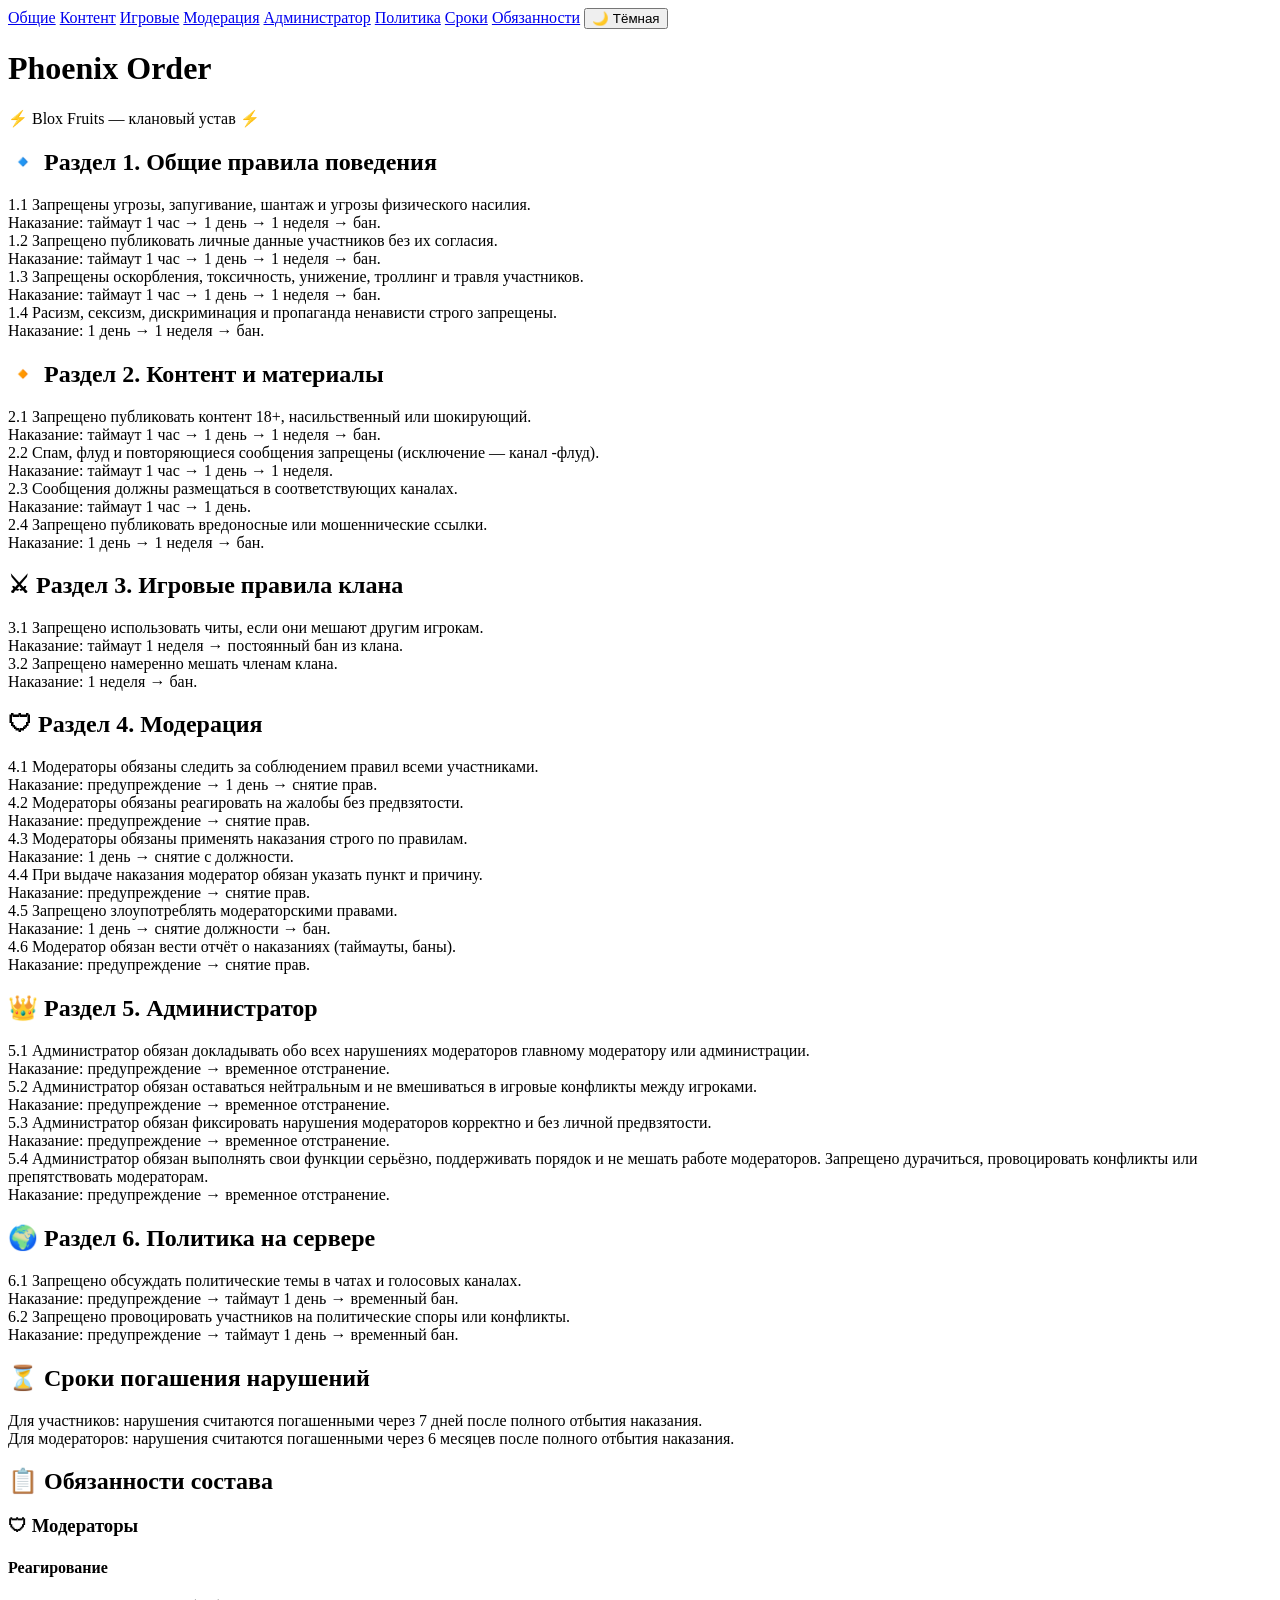
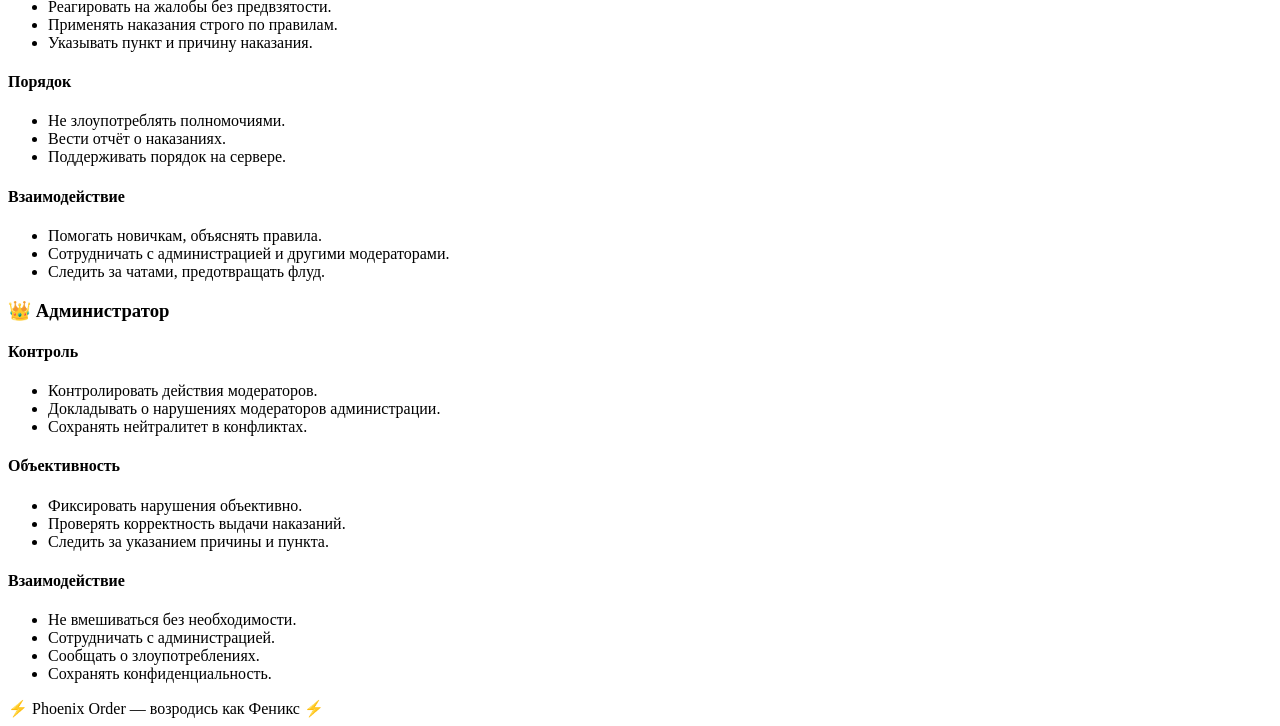
==== index.html @ 97f2205c "index.html" ====
<!DOCTYPE html>
<html lang="ru">
<head>
    <meta charset="UTF-8">
    <meta name="viewport" content="width=device-width, initial-scale=1.0">
    <title>Phoenix Order — правила клана (Blox Fruits)</title>   
</head>
<body>
    <!-- Навигационная панель -->
    <div class="navbar">
        <a href="#general">Общие</a>
        <a href="#content">Контент</a>
        <a href="#game">Игровые</a>
        <a href="#moderation">Модерация</a>
        <a href="#admin">Администратор</a>
        <a href="#policy">Политика</a>
        <a href="#terms">Сроки</a>
        <a href="#duties">Обязанности</a>
        <button class="theme-toggle" id="themeToggle">🌙 Тёмная</button>
    </div>

    <div class="container" id="mainContainer">
        <div class="header">
            <div class="title-section">
                <h1>Phoenix Order</h1>
                <div class="sub">⚡ Blox Fruits — клановый устав ⚡</div>
            </div>
        </div>

        <!-- Раздел 1. Общие правила поведения -->
        <section id="general" class="section">
            <h2>🔹 Раздел 1. Общие правила поведения</h2>
            <div class="rule-item"><span class="rule-text">1.1 Запрещены угрозы, запугивание, шантаж и угрозы физического насилия.</span><div class="rule-punish">Наказание: таймаут 1 час → 1 день → 1 неделя → бан.</div></div>
            <div class="rule-item"><span class="rule-text">1.2 Запрещено публиковать личные данные участников без их согласия.</span><div class="rule-punish">Наказание: таймаут 1 час → 1 день → 1 неделя → бан.</div></div>
            <div class="rule-item"><span class="rule-text">1.3 Запрещены оскорбления, токсичность, унижение, троллинг и травля участников.</span><div class="rule-punish">Наказание: таймаут 1 час → 1 день → 1 неделя → бан.</div></div>
            <div class="rule-item"><span class="rule-text">1.4 Расизм, сексизм, дискриминация и пропаганда ненависти строго запрещены.</span><div class="rule-punish">Наказание: 1 день → 1 неделя → бан.</div></div>
        </section>

        <!-- Раздел 2. Контент и материалы -->
        <section id="content" class="section">
            <h2>🔸 Раздел 2. Контент и материалы</h2>
            <div class="rule-item"><span class="rule-text">2.1 Запрещено публиковать контент 18+, насильственный или шокирующий.</span><div class="rule-punish">Наказание: таймаут 1 час → 1 день → 1 неделя → бан.</div></div>
            <div class="rule-item"><span class="rule-text">2.2 Спам, флуд и повторяющиеся сообщения запрещены (исключение — канал -флуд).</span><div class="rule-punish">Наказание: таймаут 1 час → 1 день → 1 неделя.</div></div>
            <div class="rule-item"><span class="rule-text">2.3 Сообщения должны размещаться в соответствующих каналах.</span><div class="rule-punish">Наказание: таймаут 1 час → 1 день.</div></div>
            <div class="rule-item"><span class="rule-text">2.4 Запрещено публиковать вредоносные или мошеннические ссылки.</span><div class="rule-punish">Наказание: 1 день → 1 неделя → бан.</div></div>
        </section>

        <!-- Раздел 3. Игровые правила клана -->
        <section id="game" class="section">
            <h2>⚔ Раздел 3. Игровые правила клана</h2>
            <div class="rule-item"><span class="rule-text">3.1 Запрещено использовать читы, если они мешают другим игрокам.</span><div class="rule-punish">Наказание: таймаут 1 неделя → постоянный бан из клана.</div></div>
            <div class="rule-item"><span class="rule-text">3.2 Запрещено намеренно мешать членам клана.</span><div class="rule-punish">Наказание: 1 неделя → бан.</div></div>
        </section>

        <!-- Раздел 4. Модерация -->
        <section id="moderation" class="section">
            <h2>🛡 Раздел 4. Модерация</h2>
            <div class="rule-item"><span class="rule-text">4.1 Модераторы обязаны следить за соблюдением правил всеми участниками.</span><div class="rule-punish">Наказание: предупреждение → 1 день → снятие прав.</div></div>
            <div class="rule-item"><span class="rule-text">4.2 Модераторы обязаны реагировать на жалобы без предвзятости.</span><div class="rule-punish">Наказание: предупреждение → снятие прав.</div></div>
            <div class="rule-item"><span class="rule-text">4.3 Модераторы обязаны применять наказания строго по правилам.</span><div class="rule-punish">Наказание: 1 день → снятие с должности.</div></div>
            <div class="rule-item"><span class="rule-text">4.4 При выдаче наказания модератор обязан указать пункт и причину.</span><div class="rule-punish">Наказание: предупреждение → снятие прав.</div></div>
            <div class="rule-item"><span class="rule-text">4.5 Запрещено злоупотреблять модераторскими правами.</span><div class="rule-punish">Наказание: 1 день → снятие должности → бан.</div></div>
            <div class="rule-item"><span class="rule-text">4.6 Модератор обязан вести отчёт о наказаниях (таймауты, баны).</span><div class="rule-punish">Наказание: предупреждение → снятие прав.</div></div>
        </section>

        <!-- Раздел 5. Администратор -->
        <section id="admin" class="section">
            <h2>👑 Раздел 5. Администратор</h2>
            <div class="rule-item"><span class="rule-text">5.1 Администратор обязан докладывать обо всех нарушениях модераторов главному модератору или администрации.</span><div class="rule-punish">Наказание: предупреждение → временное отстранение.</div></div>
            <div class="rule-item"><span class="rule-text">5.2 Администратор обязан оставаться нейтральным и не вмешиваться в игровые конфликты между игроками.</span><div class="rule-punish">Наказание: предупреждение → временное отстранение.</div></div>
            <div class="rule-item"><span class="rule-text">5.3 Администратор обязан фиксировать нарушения модераторов корректно и без личной предвзятости.</span><div class="rule-punish">Наказание: предупреждение → временное отстранение.</div></div>
            <div class="rule-item"><span class="rule-text">5.4 Администратор обязан выполнять свои функции серьёзно, поддерживать порядок и не мешать работе модераторов. Запрещено дурачиться, провоцировать конфликты или препятствовать модераторам.</span><div class="rule-punish">Наказание: предупреждение → временное отстранение.</div></div>
        </section>

        <!-- Раздел 6. Политика на сервере -->
        <section id="policy" class="section">
            <h2>🌍 Раздел 6. Политика на сервере</h2>
            <div class="rule-item"><span class="rule-text">6.1 Запрещено обсуждать политические темы в чатах и голосовых каналах.</span><div class="rule-punish">Наказание: предупреждение → таймаут 1 день → временный бан.</div></div>
            <div class="rule-item"><span class="rule-text">6.2 Запрещено провоцировать участников на политические споры или конфликты.</span><div class="rule-punish">Наказание: предупреждение → таймаут 1 день → временный бан.</div></div>
        </section>

        <!-- Сроки погашения нарушений -->
        <section id="terms" class="section">
            <h2>⏳ Сроки погашения нарушений</h2>
            <div class="rule-item"><span class="rule-text">Для участников: нарушения считаются погашенными через 7 дней после полного отбытия наказания.</span></div>
            <div class="rule-item"><span class="rule-text">Для модераторов: нарушения считаются погашенными через 6 месяцев после полного отбытия наказания.</span></div>
        </section>

        <!-- Обязанности состава -->
        <section id="duties" class="section">
            <h2>📋 Обязанности состава</h2>
            <div class="sub-section">
                <h3>🛡 Модераторы</h3>
                <div class="duty-list">
                    <div class="duty-card"><h4>Реагирование</h4><ul><li>Реагировать на жалобы без предвзятости.</li><li>Применять наказания строго по правилам.</li><li>Указывать пункт и причину наказания.</li></ul></div>
                    <div class="duty-card"><h4>Порядок</h4><ul><li>Не злоупотреблять полномочиями.</li><li>Вести отчёт о наказаниях.</li><li>Поддерживать порядок на сервере.</li></ul></div>
                    <div class="duty-card"><h4>Взаимодействие</h4><ul><li>Помогать новичкам, объяснять правила.</li><li>Сотрудничать с администрацией и другими модераторами.</li><li>Следить за чатами, предотвращать флуд.</li></ul></div>
                </div>
            </div>
            <div class="sub-section">
                <h3>👑 Администратор</h3>
                <div class="duty-list">
                    <div class="duty-card"><h4>Контроль</h4><ul><li>Контролировать действия модераторов.</li><li>Докладывать о нарушениях модераторов администрации.</li><li>Сохранять нейтралитет в конфликтах.</li></ul></div>
                    <div class="duty-card"><h4>Объективность</h4><ul><li>Фиксировать нарушения объективно.</li><li>Проверять корректность выдачи наказаний.</li><li>Следить за указанием причины и пункта.</li></ul></div>
                    <div class="duty-card"><h4>Взаимодействие</h4><ul><li>Не вмешиваться без необходимости.</li><li>Сотрудничать с администрацией.</li><li>Сообщать о злоупотреблениях.</li><li>Сохранять конфиденциальность.</li></ul></div>
                </div>
            </div>
        </section>

        <footer>
            ⚡ Phoenix Order — возродись как Феникс ⚡
        </footer>
    </div>

    <script>
        (function() {
            const themeToggle = document.getElementById('themeToggle');
            const body = document.body;

            // Проверяем сохранённую тему в localStorage
            const savedTheme = localStorage.getItem('phoenixTheme');
            if (savedTheme === 'light') {
                body.classList.add('light-theme');
                themeToggle.textContent = '☀️ Светлая';
            } else {
                themeToggle.textContent = '🌙 Тёмная';
            }

            themeToggle.addEventListener('click', () => {
                body.classList.toggle('light-theme');
                const isLight = body.classList.contains('light-theme');
                themeToggle.textContent = isLight ? '☀️ Светлая' : '🌙 Тёмная';
                // Сохраняем выбор
                localStorage.setItem('phoenixTheme', isLight ? 'light' : 'dark');
            });
        })();
    </script>
</body>
</html>
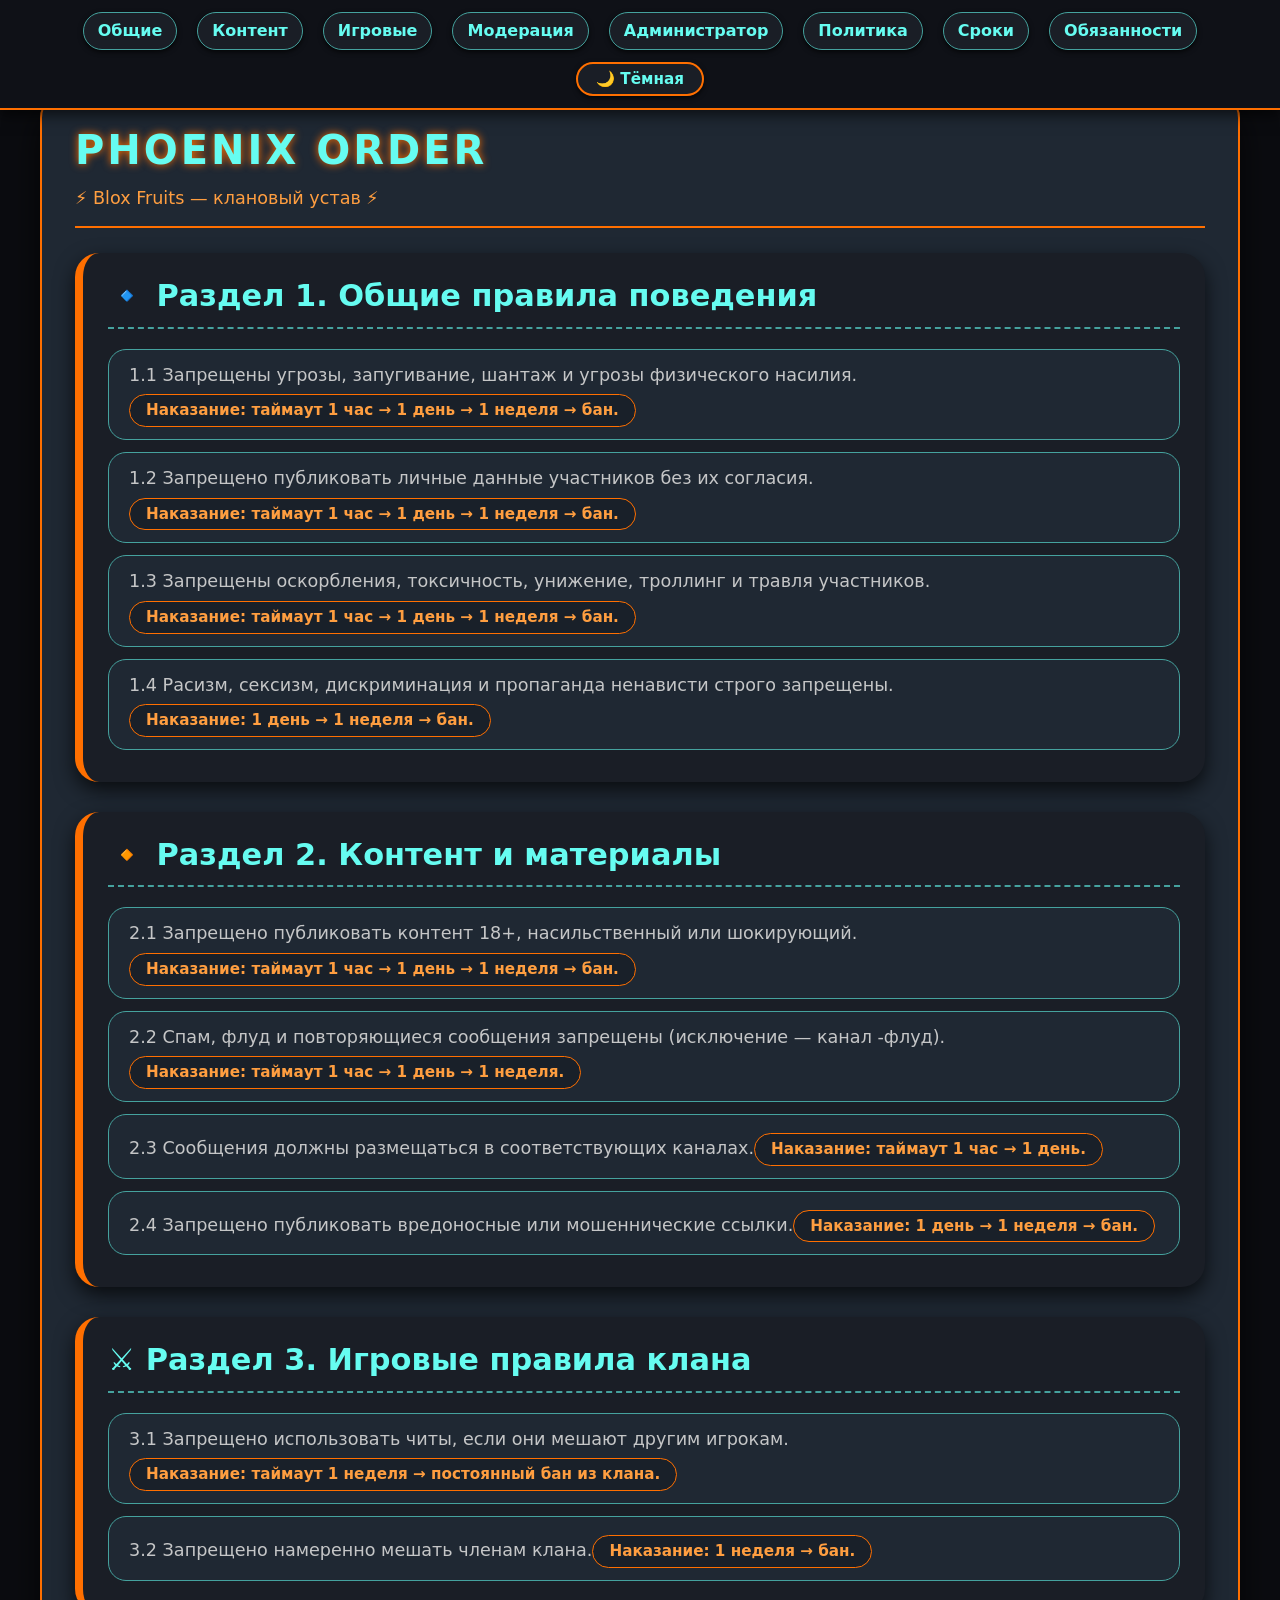
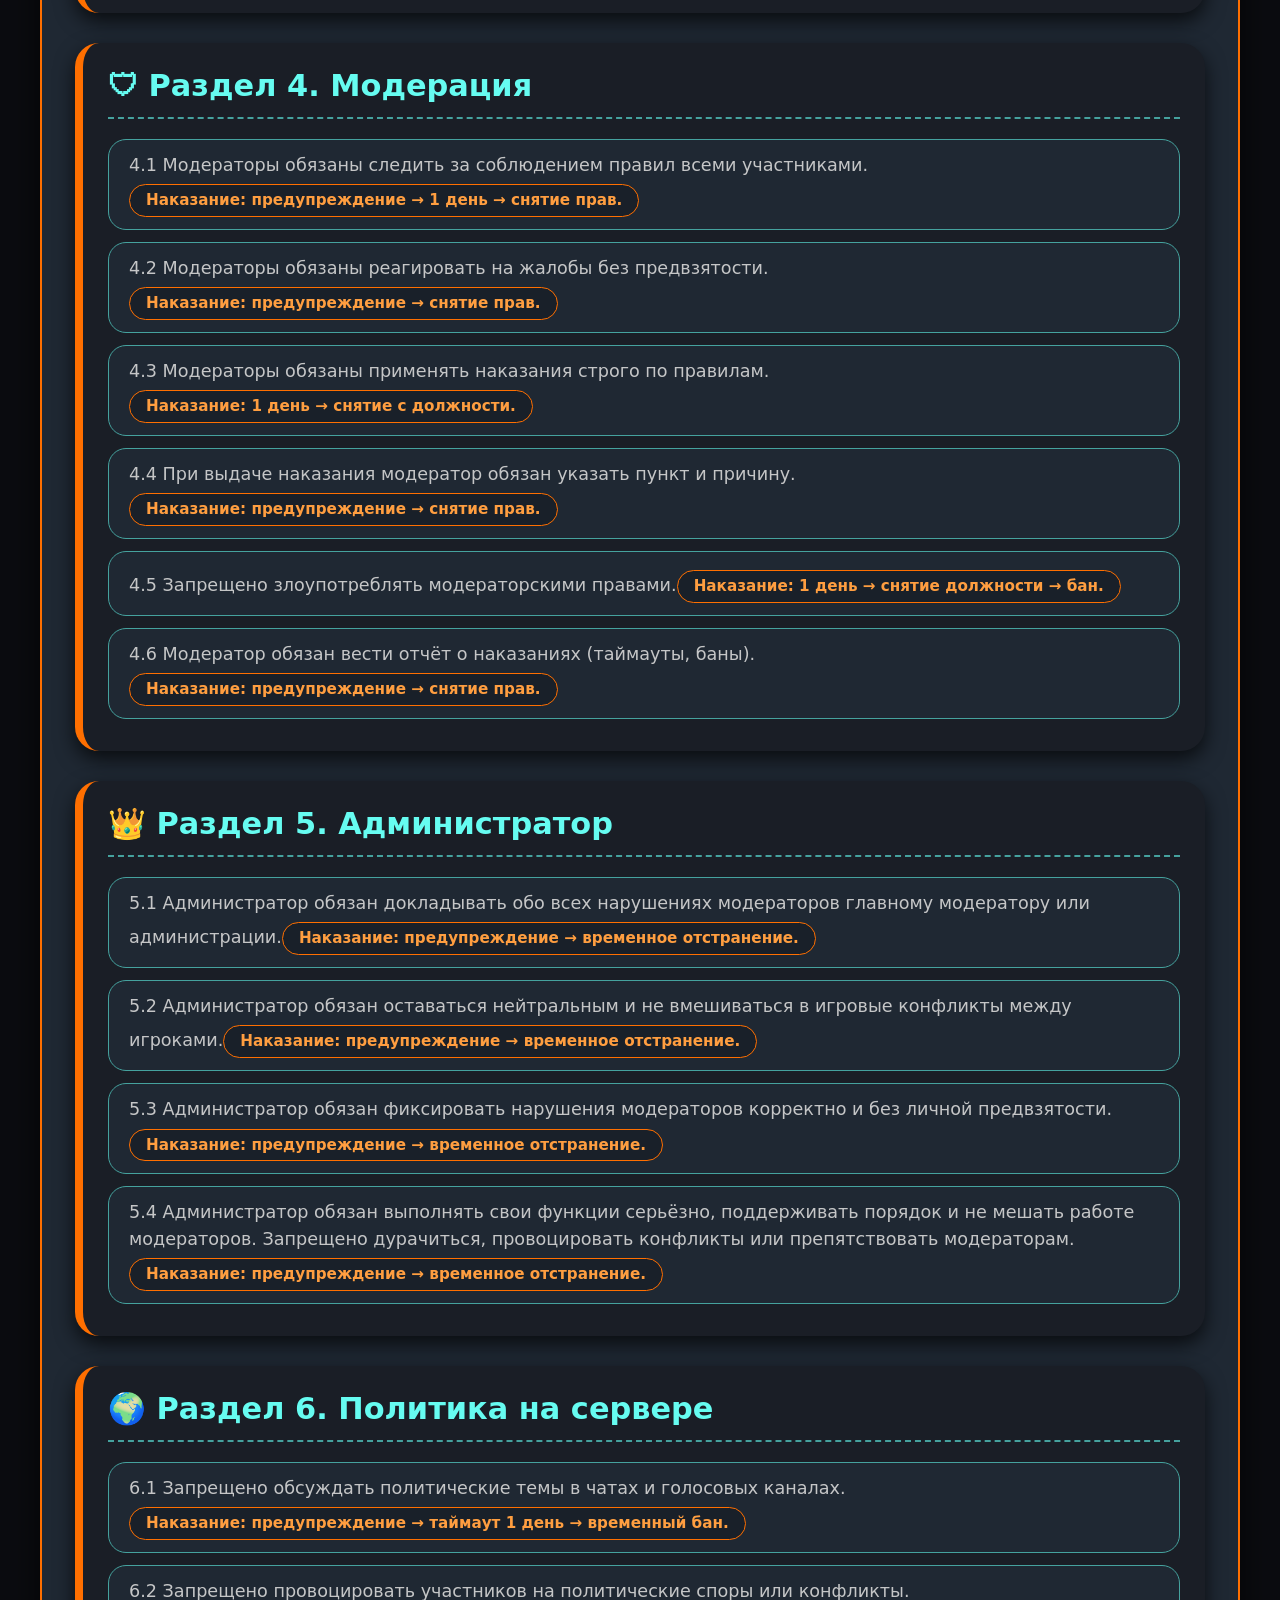
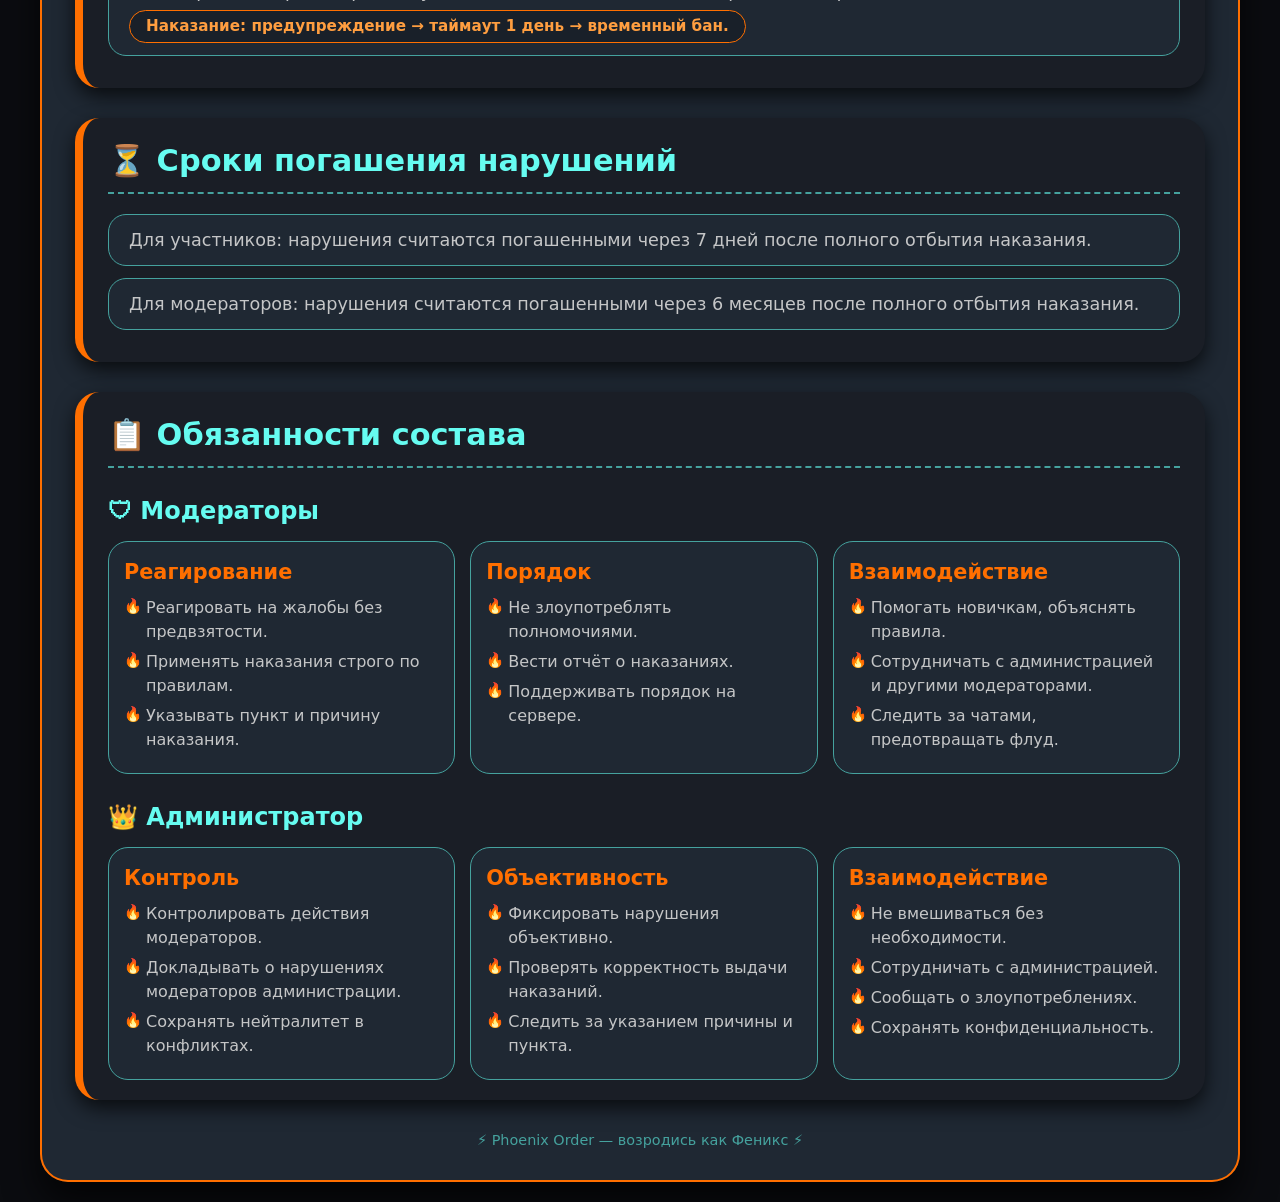
==== commit f20060b7: "Update index.html" ====
--- a/index.html
+++ b/index.html
@@ -3,7 +3,9 @@
 <head>
     <meta charset="UTF-8">
     <meta name="viewport" content="width=device-width, initial-scale=1.0">
-    <title>Phoenix Order — правила клана (Blox Fruits)</title>   
+    <title>Phoenix Order — правила клана (Blox Fruits)</title>
+    <link rel="stylesheet" href="style.css">
+                                                            
 </head>
 <body>
     <!-- Навигационная панель -->
--- a/style.css
+++ b/style.css
@@ -0,0 +1,284 @@
+        * {
+            margin: 0;
+            padding: 0;
+            box-sizing: border-box;
+            font-family: 'Segoe UI', Roboto, system-ui, sans-serif;
+        }
+
+        /* Тёмная тема (по умолчанию) */
+        body {
+            --bg: #0b0c10;
+            --surface: #1f2833;
+            --card-bg: #1a1e26;
+            --rule-hover: #2a2e36;
+            --text: #c5c6c7;
+            --heading: #66fcf1;
+            --border: #45a29e;
+            --accent: #ff6f00;
+            --accent-light: #ff9e40;
+            --nav-bg: #0f1117;
+            --shadow: rgba(0, 0, 0, 0.7);
+            transition: background-color 0.3s, color 0.2s;
+        }
+
+        /* Светлая тема */
+        body.light-theme {
+            --bg: #f0f4fa;
+            --surface: #ffffff;
+            --card-bg: #e6ecf5;
+            --rule-hover: #d9e2ef;
+            --text: #1a2634;
+            --heading: #c75109;
+            --border: #ff8c42;
+            --accent: #d35400;
+            --accent-light: #e67e22;
+            --nav-bg: #cfdbe9;
+            --shadow: rgba(0, 0, 0, 0.2);
+        }
+
+        body {
+            background-color: var(--bg);
+            color: var(--text);
+            line-height: 1.5;
+            padding: 20px;
+        }
+
+        /* Контейнер */
+        .container {
+            max-width: 1200px;
+            margin: 70px auto 0; /* отступ сверху для навигации */
+            background-color: var(--surface);
+            border-radius: 28px;
+            padding: 30px 35px;
+            box-shadow: 0 20px 35px var(--shadow), 0 0 0 2px var(--accent) inset;
+            transition: box-shadow 0.3s, background-color 0.3s;
+            animation: fadeIn 0.8s ease;
+        }
+
+        /* Анимация появления */
+        @keyframes fadeIn {
+            from { opacity: 0; transform: translateY(15px); }
+            to { opacity: 1; transform: translateY(0); }
+        }
+
+        /* Навигационная панель */
+        .navbar {
+            position: fixed;
+            top: 0;
+            left: 0;
+            width: 100%;
+            background-color: var(--nav-bg);
+            padding: 12px 20px;
+            box-shadow: 0 4px 15px var(--shadow);
+            z-index: 1000;
+            display: flex;
+            flex-wrap: wrap;
+            justify-content: center;
+            gap: 12px 20px;
+            border-bottom: 2px solid var(--accent);
+            backdrop-filter: blur(5px);
+        }
+
+        .navbar a {
+            color: var(--heading);
+            text-decoration: none;
+            font-weight: 600;
+            font-size: 1rem;
+            padding: 6px 14px;
+            border-radius: 40px;
+            background-color: var(--card-bg);
+            border: 1px solid var(--border);
+            transition: all 0.2s;
+            box-shadow: 0 2px 5px var(--shadow);
+        }
+
+        .navbar a:hover {
+            background-color: var(--accent);
+            color: var(--bg);
+            border-color: var(--accent-light);
+            transform: translateY(-2px);
+            box-shadow: 0 8px 15px var(--accent);
+        }
+
+        /* Переключатель темы в навигации */
+        .theme-toggle {
+            background-color: var(--card-bg);
+            border: 2px solid var(--accent);
+            color: var(--heading);
+            font-weight: bold;
+            padding: 6px 18px;
+            border-radius: 40px;
+            cursor: pointer;
+            transition: all 0.2s;
+            font-size: 0.95rem;
+            box-shadow: 0 2px 5px var(--shadow);
+        }
+
+        .theme-toggle:hover {
+            background-color: var(--accent);
+            color: var(--bg);
+            transform: scale(1.05);
+        }
+
+        /* Шапка */
+        .header {
+            display: flex;
+            flex-wrap: wrap;
+            justify-content: space-between;
+            align-items: center;
+            margin-bottom: 25px;
+            border-bottom: 2px solid var(--accent);
+            padding-bottom: 15px;
+        }
+
+        .title-section h1 {
+            font-size: 2.5rem;
+            font-weight: 800;
+            text-transform: uppercase;
+            letter-spacing: 3px;
+            color: var(--heading);
+            text-shadow: 0 0 8px var(--accent);
+            transition: text-shadow 0.2s;
+        }
+
+        .title-section .sub {
+            font-size: 1.1rem;
+            color: var(--accent-light);
+            margin-top: 5px;
+        }
+
+        /* Разделы */
+        .section {
+            background-color: var(--card-bg);
+            border-radius: 24px;
+            padding: 20px 25px;
+            margin-bottom: 30px;
+            border-left: 8px solid var(--accent);
+            box-shadow: 0 8px 20px var(--shadow);
+            transition: border-left-color 0.2s, background-color 0.3s, box-shadow 0.3s;
+            scroll-margin-top: 80px; /* чтобы при навигации раздел не прятался под navbar */
+            animation: slideUp 0.6s ease;
+        }
+
+        @keyframes slideUp {
+            from { opacity: 0; transform: translateY(30px); }
+            to { opacity: 1; transform: translateY(0); }
+        }
+
+        .section:hover {
+            box-shadow: 0 15px 30px var(--accent);
+        }
+
+        .section h2 {
+            color: var(--heading);
+            font-size: 1.9rem;
+            font-weight: 600;
+            margin-bottom: 20px;
+            border-bottom: 2px dashed var(--border);
+            padding-bottom: 8px;
+        }
+
+        .rule-item {
+            background: var(--surface);
+            margin: 12px 0;
+            padding: 12px 20px;
+            border-radius: 18px;
+            border: 1px solid var(--border);
+            transition: background 0.2s, border-color 0.2s, transform 0.2s, box-shadow 0.2s;
+        }
+
+        .rule-item:hover {
+            background: var(--rule-hover);
+            border-color: var(--accent);
+            transform: scale(1.01) translateX(5px);
+            box-shadow: -5px 5px 10px var(--accent);
+        }
+
+        .rule-text {
+            font-size: 1.1rem;
+            font-weight: 500;
+        }
+
+        .rule-punish {
+            margin-top: 6px;
+            color: var(--accent-light);
+            font-weight: 600;
+            background: rgba(0,0,0,0.2);
+            display: inline-block;
+            padding: 4px 16px;
+            border-radius: 30px;
+            font-size: 0.95rem;
+            border: 1px solid var(--accent);
+            transition: background 0.2s;
+        }
+
+        .rule-item:hover .rule-punish {
+            background: var(--accent);
+            color: var(--bg);
+        }
+
+        .sub-section {
+            margin-top: 25px;
+        }
+
+        .sub-section h3 {
+            color: var(--heading);
+            font-size: 1.5rem;
+            margin-bottom: 12px;
+        }
+
+        .duty-list {
+            display: grid;
+            grid-template-columns: repeat(auto-fit, minmax(280px, 1fr));
+            gap: 15px;
+            margin-top: 10px;
+        }
+
+        .duty-card {
+            background: var(--surface);
+            border-radius: 20px;
+            padding: 15px;
+            border: 1px solid var(--border);
+            transition: transform 0.2s, box-shadow 0.2s;
+        }
+
+        .duty-card:hover {
+            transform: translateY(-5px);
+            box-shadow: 0 10px 20px var(--accent);
+        }
+
+        .duty-card h4 {
+            color: var(--accent);
+            font-size: 1.3rem;
+            margin-bottom: 8px;
+        }
+
+        .duty-card ul {
+            list-style: none;
+        }
+
+        .duty-card li {
+            margin: 6px 0;
+            padding-left: 22px;
+            position: relative;
+        }
+
+        .duty-card li::before {
+            content: "🔥";
+            position: absolute;
+            left: 0;
+            color: var(--accent);
+            font-size: 0.9rem;
+        }
+
+        footer {
+            margin-top: 20px;
+            text-align: center;
+            color: var(--border);
+            font-size: 0.9rem;
+        }
+
+        /* Плавный скролл */
+        html {
+            scroll-behavior: smooth;
+        }
